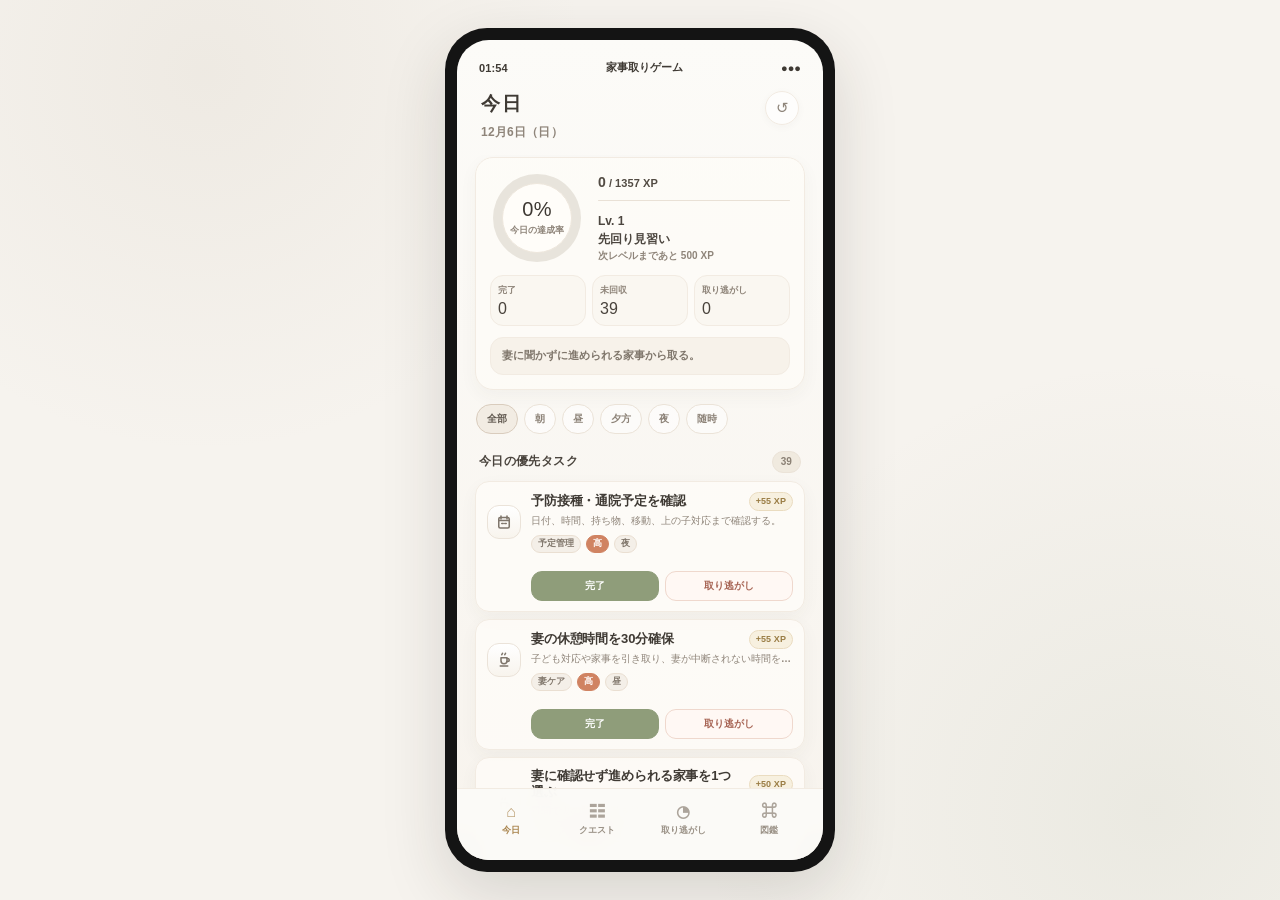
==== index.html @ 1e3b0e9b "feat: prepare mobile URL and PWA shell" ====
<!DOCTYPE html>
<html lang="ja">
<head>
  <meta charset="UTF-8" />
  <meta name="viewport" content="width=device-width, initial-scale=1.0" />
  <meta name="theme-color" content="#7f926d" />
  <meta name="mobile-web-app-capable" content="yes" />
  <meta name="apple-mobile-web-app-capable" content="yes" />
  <meta name="apple-mobile-web-app-title" content="家事取り" />
  <meta http-equiv="refresh" content="0; url=./kajitori_minimal_pictogram_compact.html" />
  <link rel="manifest" href="./manifest.webmanifest" />
  <link rel="icon" type="image/svg+xml" href="./icons/icon.svg" />
  <link rel="apple-touch-icon" href="./icons/icon-180.png" />
  <title>家事取りゲーム</title>
</head>
<body>
  <p>家事取りゲームを開いています…</p>
  <p><a href="./kajitori_minimal_pictogram_compact.html">開けないときはここをタップ</a></p>
  <script>
    window.location.replace("./kajitori_minimal_pictogram_compact.html");
  </script>
</body>
</html>
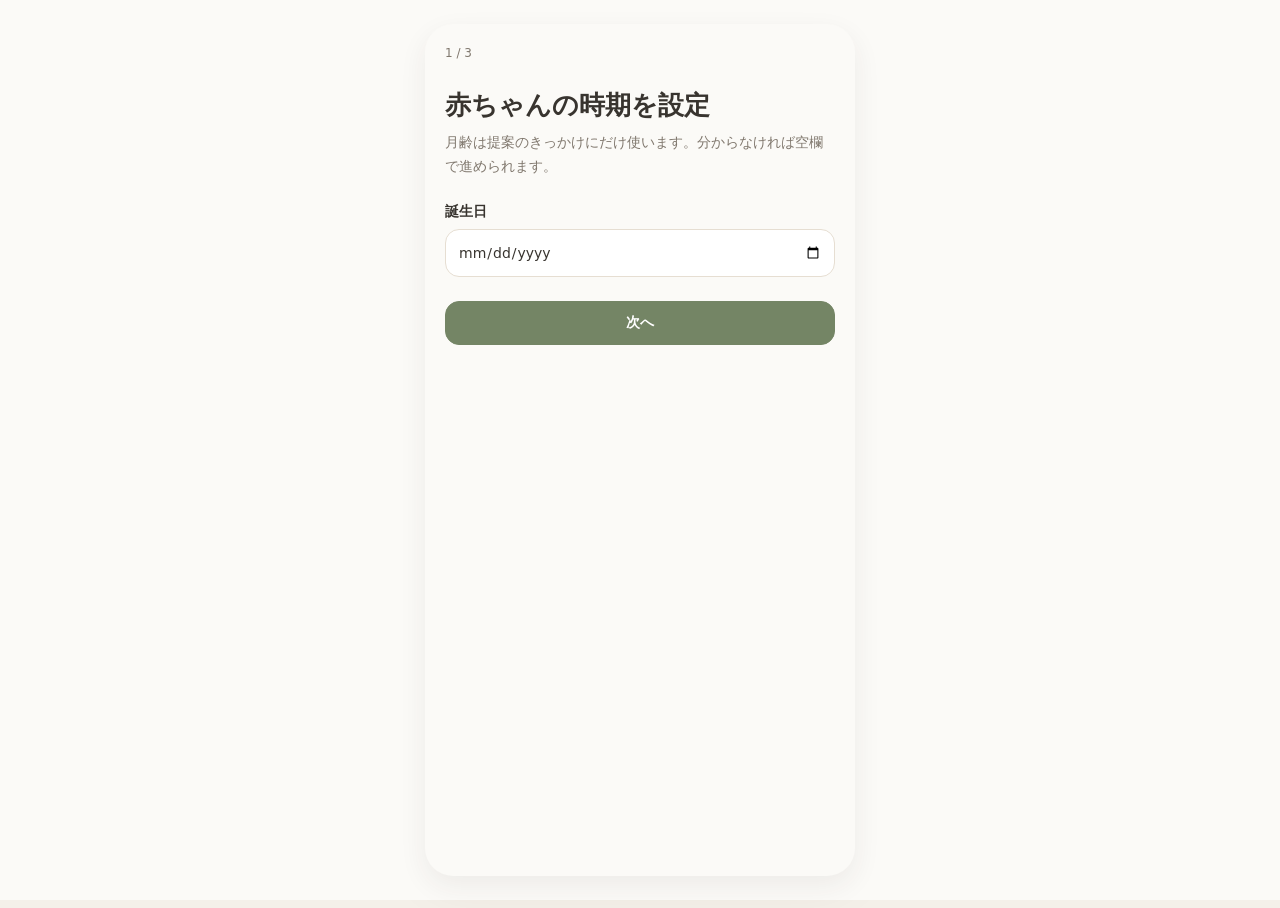
==== commit f73cf8d8: "feat: add mobile URL and PWA shell" ====
--- a/index.html
+++ b/index.html
@@ -3,7 +3,7 @@
 <head>
   <meta charset="UTF-8" />
   <meta name="viewport" content="width=device-width, initial-scale=1.0" />
-  <meta name="theme-color" content="#7f926d" />
+  <meta name="theme-color" content="#748565" />
   <meta name="mobile-web-app-capable" content="yes" />
   <meta name="apple-mobile-web-app-capable" content="yes" />
   <meta name="apple-mobile-web-app-title" content="家事取り" />
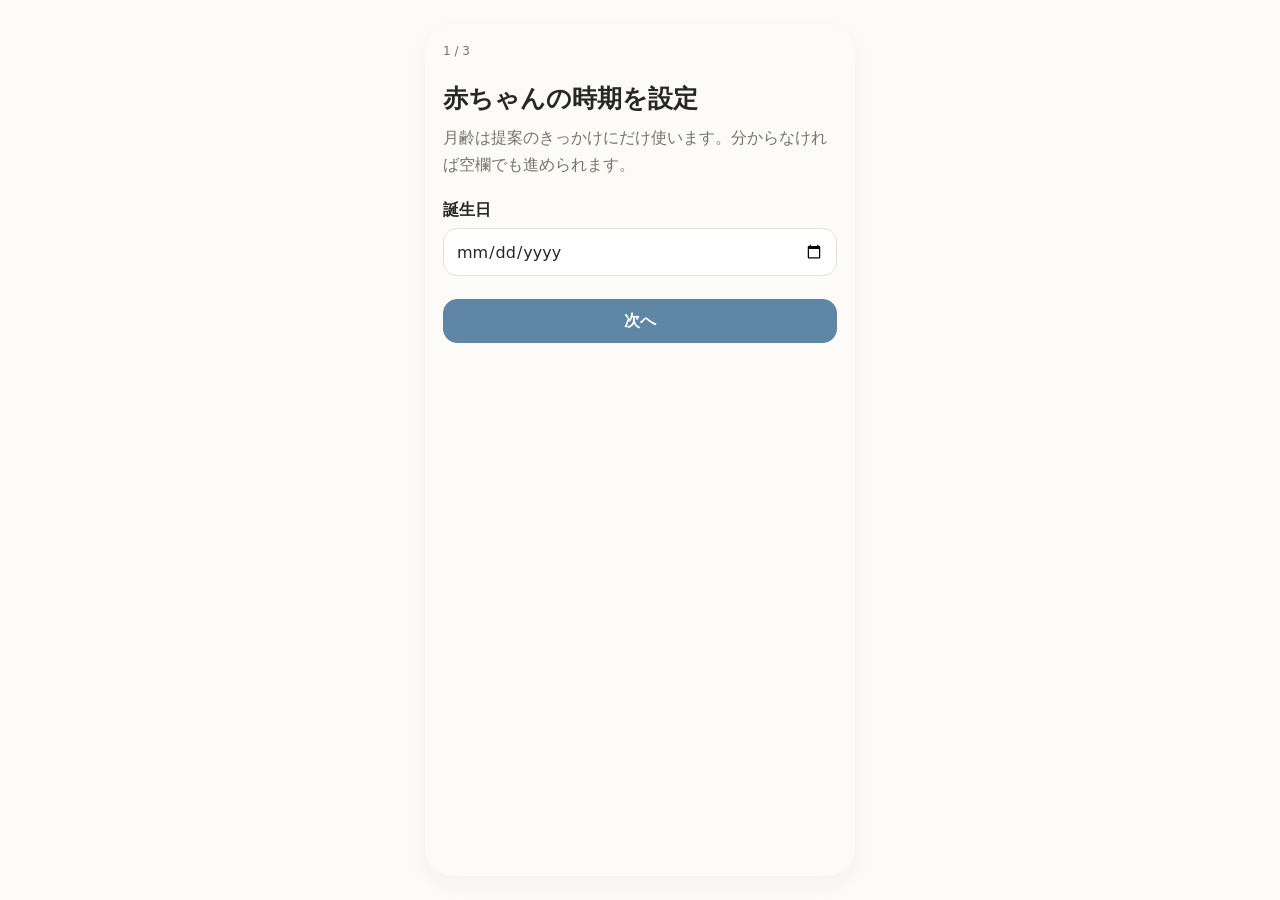
==== commit 6b3bee18: "Update v0.3 entry theme" ====
--- a/index.html
+++ b/index.html
@@ -3,7 +3,7 @@
 <head>
   <meta charset="UTF-8" />
   <meta name="viewport" content="width=device-width, initial-scale=1.0" />
-  <meta name="theme-color" content="#748565" />
+  <meta name="theme-color" content="#5F86A4" />
   <meta name="mobile-web-app-capable" content="yes" />
   <meta name="apple-mobile-web-app-capable" content="yes" />
   <meta name="apple-mobile-web-app-title" content="家事取り" />
@@ -11,7 +11,7 @@
   <link rel="manifest" href="./manifest.webmanifest" />
   <link rel="icon" type="image/svg+xml" href="./icons/icon.svg" />
   <link rel="apple-touch-icon" href="./icons/icon-180.png" />
-  <title>家事取りゲーム</title>
+  <title>家事取りゲーム v0.3</title>
 </head>
 <body>
   <p>家事取りゲームを開いています…</p>
